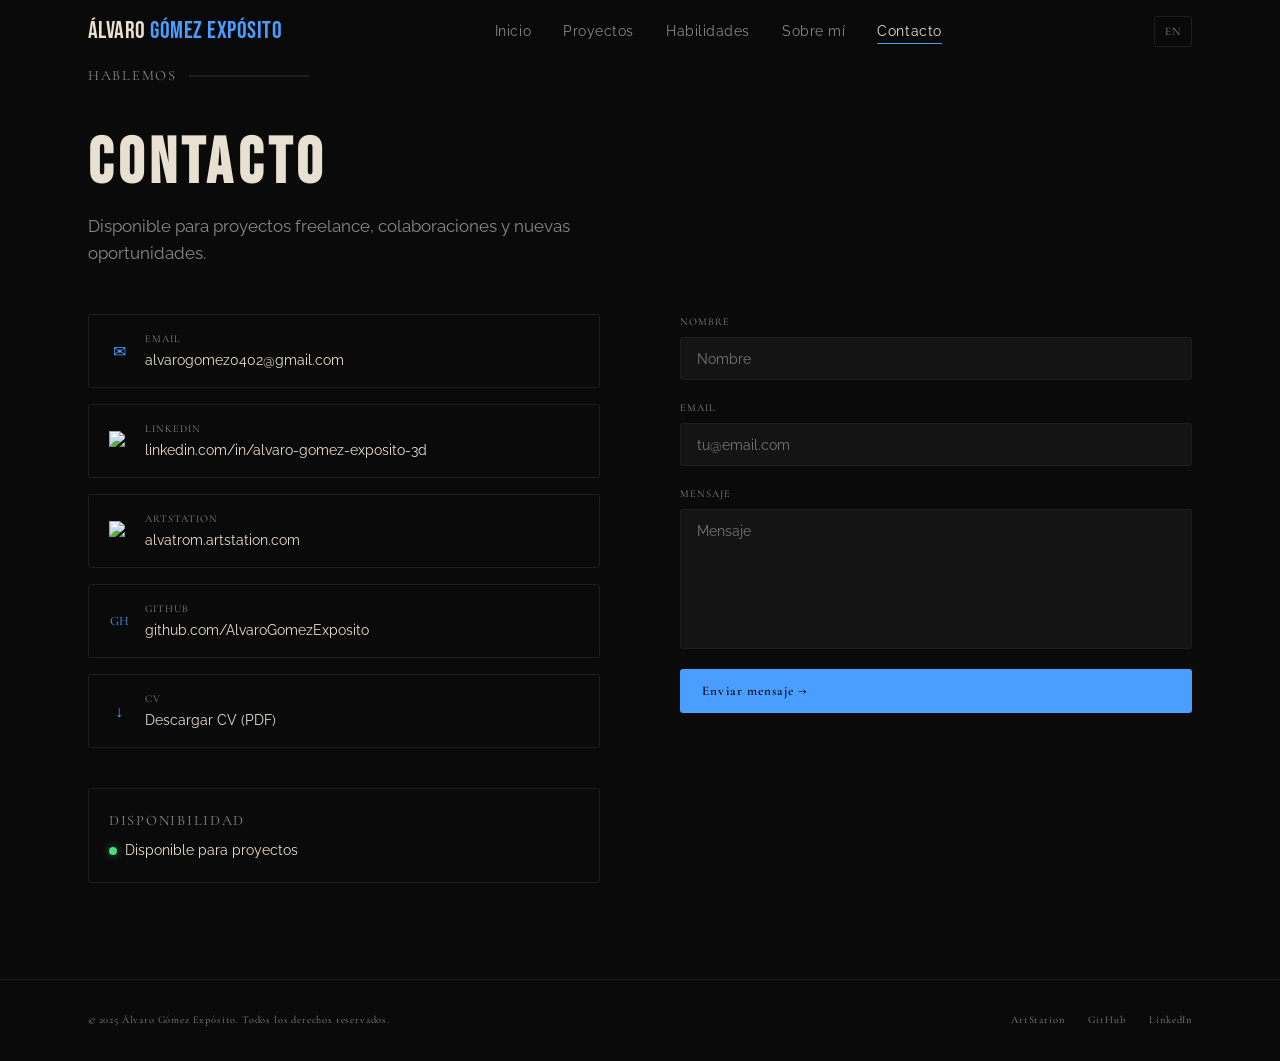
==== contact.html @ f9f6be66 "Actualizacion Enlace github corregido. Pestaña de contacto ( mensajes y flujo de correos establecido" ====
<!DOCTYPE html>
<html lang="es">
<head>
  <meta charset="UTF-8">
  <meta name="viewport" content="width=device-width, initial-scale=1.0">
  <title>Contacto — Álvaro Gómez Expósito</title>
  <meta name="description" content="Contacta con Álvaro Gómez Expósito para proyectos freelance, colaboraciones o nuevas oportunidades.">
  <link rel="preconnect" href="https://fonts.googleapis.com">
  <link rel="preconnect" href="https://fonts.gstatic.com" crossorigin>
  <link href="https://fonts.googleapis.com/css2?family=Bebas+Neue&family=Cormorant+Garamond:ital,wght@0,300;0,400;1,300;1,400&family=Raleway:wght@300;400;500&display=swap" rel="stylesheet">
  <link rel="stylesheet" href="css/style.css">
  <style>
    :root {
      --accent:     #4a9eff;
      --accent-dim: rgba(74,158,255,0.15);
    }
  </style>
  <script defer src="https://cloud.umami.is/script.js" data-website-id="84b20424-426c-4b66-8ffb-ea98c5c36936"></script>
</head>
<body>

  <div id="nav-placeholder"></div>

  <main class="page contact-page">
    <div class="container">

      <div class="section-eyebrow">
        <span class="t-label" data-i18n="contact.eyebrow">Hablemos</span>
      </div>
      <h1 class="t-h1 fade-up" data-i18n="contact.title">Contacto</h1>
      <p class="fade-up delay-1" style="color:var(--muted);margin-top:.75rem;font-size:1.05rem;max-width:50ch;" data-i18n="contact.sub">
        Disponible para proyectos freelance, colaboraciones y nuevas oportunidades.
      </p>

      <div class="contact-grid">

        <!-- Info column -->
        <div class="contact__info fade-up delay-1">

          <div class="contact__links">

            <a href="mailto:alvarogomez0402@gmail.com" class="contact__link">
              <span class="contact__link__icon">✉</span>
              <div>
                <div class="contact__link__label">Email</div>
                <div class="contact__link__val">alvarogomez0402@gmail.com</div>
              </div>
            </a>

            <a href="https://www.linkedin.com/in/alvaro-gomez-exposito-3d" target="_blank" rel="noopener" class="contact__link">
              <span class="contact__link__icon"><img src="assets/img/logos/Linkedin.png" alt="LinkedIn"></span>
              <div>
                <div class="contact__link__label">LinkedIn</div>
                <div class="contact__link__val">linkedin.com/in/alvaro-gomez-exposito-3d</div>
              </div>
            </a>

            <a href="https://alvatrom.artstation.com/" target="_blank" rel="noopener" class="contact__link">
              <span class="contact__link__icon"><img src="assets/img/logos/ArtstationLogo.png" alt="ArtStation"></span>
              <div>
                <div class="contact__link__label">ArtStation</div>
                <div class="contact__link__val">alvatrom.artstation.com</div>
              </div>
            </a>

            <a href="https://github.com/AlvaroGomezExposito" target="_blank" rel="noopener" class="contact__link">
              <span class="contact__link__icon" style="font-family:var(--font-mono);font-size:.8rem;">GH</span>
              <div>
                <div class="contact__link__label">GitHub</div>
                <div class="contact__link__val">github.com/AlvaroGomezExposito</div>
              </div>
            </a>

            <a href="assets/documents/CV/CV_ALVARO_GOMEZ_2026.pdf" class="contact__link" download>
              <span class="contact__link__icon">↓</span>
              <div>
                <div class="contact__link__label">CV</div>
                <div class="contact__link__val" data-i18n="contact.cv.val">Descargar CV (PDF)</div>
              </div>
            </a>

          </div>

          <div style="margin-top:2.5rem;padding:1.25rem;border:1px solid var(--bg-line);border-radius:var(--radius);">
            <div class="t-label" style="margin-bottom:.5rem;" data-i18n="contact.availability">Disponibilidad</div>
            <div style="display:flex;align-items:center;gap:.5rem;">
              <span style="width:8px;height:8px;border-radius:50%;background:#4ade80;box-shadow:0 0 8px rgba(74,222,128,.5);flex-shrink:0;"></span>
              <span style="font-size:.85rem;color:var(--text);" data-i18n="contact.available">Disponible para proyectos</span>
            </div>
          </div>

        </div>

        <!-- Form column -->
        <div class="fade-up delay-2">
          <form class="contact__form" id="contactForm" novalidate>

            <div class="form-group">
              <label for="name" data-i18n="contact.name">Nombre</label>
              <input type="text" id="name" name="name" data-i18n-placeholder="contact.name" placeholder="Nombre" required>
            </div>

            <div class="form-group">
              <label for="email" data-i18n="contact.email">Email</label>
              <input type="email" id="email" name="email" data-i18n-placeholder="contact.email.placeholder" placeholder="tu@email.com" required>
            </div>

            <div class="form-group">
              <label for="msg" data-i18n="contact.msg">Mensaje</label>
              <textarea id="msg" name="msg" data-i18n-placeholder="contact.msg" placeholder="Cuéntame tu proyecto..." required></textarea>
            </div>

            <div id="formSuccess" class="form-success" data-i18n="contact.success">
              Mensaje enviado. ¡Te contesto pronto!
            </div>

            <div id="formError" class="form-error" data-i18n="contact.error">
              No se pudo enviar el mensaje. Prueba de nuevo o escríbeme directamente a alvarogomez0402@gmail.com
            </div>

            <button type="submit" class="btn btn--primary" data-i18n="contact.send">
              Enviar mensaje →
            </button>

          </form>
        </div>

      </div>

    </div>
  </main>

  <div id="footer-placeholder"></div>

  <script src="js/layout.js"></script>
  <script src="js/main.js"></script>
</body>
</html>
---- css/style.css ----
/* ============================================================
   TOKENS
   ============================================================ */
:root {
  --bg:        #0a0a0a;
  --bg-card:   #141414;
  --bg-line:   #1e1e1e;
  --text:      #e8e0d0;
  --muted:     #888888;
  --accent:    #b8955a;
  --accent-dim: rgba(184,149,90,0.15);

  --font-display: 'Bebas Neue', sans-serif;
  --font-body:    'Raleway', sans-serif;
  --font-mono:    'Cormorant Garamond', serif;

  --nav-h: 64px;
  --max-w: 1200px;
  --radius: 3px;

  --ease: cubic-bezier(0.25, 0.46, 0.45, 0.94);
  --dur: 0.3s;
}

/* ============================================================
   RESET & BASE
   ============================================================ */
*, *::before, *::after { box-sizing: border-box; margin: 0; padding: 0; }

html { scroll-behavior: smooth; font-size: 16px; }

body {
  background: var(--bg);
  color: var(--text);
  font-family: var(--font-body);
  line-height: 1.6;
  -webkit-font-smoothing: antialiased;
}

img, video { max-width: 100%; display: block; }
a { color: inherit; text-decoration: none; }
button { cursor: pointer; border: none; background: none; font: inherit; color: inherit; }
ul { list-style: none; }

/* ============================================================
   SCROLLBAR
   ============================================================ */
::-webkit-scrollbar { width: 6px; }
::-webkit-scrollbar-track { background: var(--bg); }
::-webkit-scrollbar-thumb { background: var(--bg-line); border-radius: 3px; }
::-webkit-scrollbar-thumb:hover { background: var(--muted); }

/* ============================================================
   TYPOGRAPHY SCALE
   ============================================================ */
.t-display {
  font-family: var(--font-display);
  font-size: clamp(3.5rem, 7vw, 6.5rem);
  line-height: 1.08;
  letter-spacing: 0.08em;
}
.t-h1 {
  font-family: var(--font-display);
  font-size: clamp(2.2rem, 5vw, 4rem);
  line-height: 1.15;
  letter-spacing: 0.08em;
}
.t-h2 {
  font-family: var(--font-display);
  font-size: clamp(2rem, 3.5vw, 3rem);
  line-height: 1.2;
  letter-spacing: 0.08em;
}
.t-label {
  font-family: var(--font-mono);
  font-size: 0.9rem;
  letter-spacing: 0.12em;
  text-transform: uppercase;
  color: var(--muted);
}
.t-accent { color: var(--accent); }

/* ============================================================
   LAYOUT UTILS
   ============================================================ */
.container {
  max-width: var(--max-w);
  margin: 0 auto;
  padding: 0 clamp(1.25rem, 4vw, 3rem);
}
.sr-only {
  position: absolute; width: 1px; height: 1px;
  overflow: hidden; clip: rect(0,0,0,0); white-space: nowrap;
}

/* ============================================================
   NAVIGATION
   ============================================================ */
.nav {
  position: fixed;
  top: 0; left: 0; right: 0;
  height: var(--nav-h);
  z-index: 100;
  display: flex;
  align-items: center;
  background: rgba(10,10,10,0.88);
  backdrop-filter: blur(12px);
  border-bottom: 1px solid var(--bg-line);
  transition: border-color var(--dur) var(--ease);
}
.nav__inner {
  display: flex;
  align-items: center;
  justify-content: space-between;
  width: 100%;
  max-width: var(--max-w);
  margin: 0 auto;
  padding: 0 clamp(1.25rem, 4vw, 3rem);
}
.nav__logo {
  font-family: var(--font-display);
  font-size: 1.5rem;
  letter-spacing: 0.02em;
}
.nav__logo span { color: var(--accent); }

.nav__links {
  display: flex;
  gap: 2rem;
  align-items: center;
}
.nav__links a {
  font-size: 0.85rem;
  letter-spacing: 0.04em;
  color: var(--muted);
  transition: color var(--dur) var(--ease);
  position: relative;
}
.nav__links a::after {
  content: '';
  position: absolute;
  bottom: -2px; left: 0; right: 0;
  height: 1px;
  background: var(--accent);
  transform: scaleX(0);
  transform-origin: left;
  transition: transform var(--dur) var(--ease);
}
.nav__links a:hover,
.nav__links a.active { color: var(--text); }
.nav__links a:hover::after,
.nav__links a.active::after { transform: scaleX(1); }

.nav__lang {
  font-family: var(--font-mono);
  font-size: 0.72rem;
  letter-spacing: 0.1em;
  color: var(--muted);
  border: 1px solid var(--bg-line);
  padding: 0.3rem 0.6rem;
  border-radius: var(--radius);
  transition: color var(--dur), border-color var(--dur);
}
.nav__lang:hover { color: var(--text); border-color: var(--accent); }

.nav__controls {
  display: flex;
  align-items: center;
  gap: 1rem;
}

.nav__burger {
  display: none;
  flex-direction: column;
  gap: 5px;
  padding: 4px;
}
.nav__burger span {
  display: block;
  width: 22px;
  height: 1.5px;
  background: var(--text);
  transition: transform var(--dur), opacity var(--dur);
}
.nav__burger.open span:nth-child(1) { transform: translateY(6.5px) rotate(45deg); }
.nav__burger.open span:nth-child(2) { opacity: 0; }
.nav__burger.open span:nth-child(3) { transform: translateY(-6.5px) rotate(-45deg); }

/* Mobile menu */
.nav__mobile {
  display: none;
  position: fixed;
  top: var(--nav-h);
  left: 0; right: 0;
  background: rgba(10,10,10,0.97);
  backdrop-filter: blur(20px);
  border-bottom: 1px solid var(--bg-line);
  padding: 2rem clamp(1.25rem, 4vw, 3rem);
  flex-direction: column;
  gap: 1.5rem;
  z-index: 99;
}
.nav__mobile.open { display: flex; }
.nav__mobile a {
  font-size: 1.1rem;
  color: var(--muted);
  transition: color var(--dur);
}
.nav__mobile a:hover, .nav__mobile a.active { color: var(--text); }

/* ============================================================
   PAGE WRAPPER
   ============================================================ */
.page {
  padding-top: var(--nav-h);
  min-height: 100vh;
}

/* ============================================================
   SECTION LABELS (eyebrow)
   ============================================================ */
.section-eyebrow {
  display: flex;
  align-items: center;
  gap: 0.75rem;
  margin-bottom: 2.5rem;
}
.section-eyebrow::after {
  content: '';
  flex: 1;
  height: 2px;
  background: var(--bg-line);
  max-width: 120px;
}

/* ============================================================
   BUTTONS
   ============================================================ */
.btn {
  display: inline-flex;
  align-items: center;
  gap: 0.5rem;
  font-size: 0.82rem;
  letter-spacing: 0.08em;
  font-family: var(--font-mono);
  padding: 0.7rem 1.4rem;
  border-radius: var(--radius);
  transition: all var(--dur) var(--ease);
}
.btn--primary {
  background: var(--accent);
  color: #0a0a0a;
  font-weight: 600;
}
.btn--primary:hover {
  background: #caa96e;
  transform: translateY(-1px);
}
.btn--outline {
  border: 1px solid var(--bg-line);
  color: var(--muted);
}
.btn--outline:hover {
  border-color: var(--accent);
  color: var(--text);
}

/* ============================================================
   HERO (index)
   ============================================================ */
.hero {
  min-height: calc(100vh - var(--nav-h));
  display: flex;
  align-items: center;
  position: relative;
  overflow: hidden;
}
.hero::before {
  content: '';
  position: absolute;
  top: -20%; right: -10%;
  width: 60vw; height: 60vw;
  background: radial-gradient(ellipse at center, rgba(184,149,90,0.05) 0%, transparent 70%);
  pointer-events: none;
}
.hero__inner {
  display: grid;
  grid-template-columns: 1fr 1fr;
  gap: 4rem;
  align-items: center;
  width: 100%;
  padding: 4rem 0;
}
.hero__tag {
  font-family: var(--font-mono);
  font-size: 0.9rem;
  letter-spacing: 0.15em;
  text-transform: uppercase;
  color: var(--accent);
  margin-bottom: 1.25rem;
  display: flex;
  align-items: center;
  gap: 0.75rem;
}
.hero__tag::before,
.hero__tag::after {
  content: '';
  display: block;
  width: 36px;
  height: 1px;
  background: var(--accent);
}
.hero__title {
  font-family: var(--font-display);
  font-size: clamp(3.5rem, 7vw, 7rem);
  line-height: 1.06;
  letter-spacing: 0.08em;
  margin-bottom: 1.5rem;
}
.hero__title em {
  font-style: normal;
  color: var(--accent);
}
.hero__subtitle {
  color: var(--muted);
  font-size: 1.1rem;
  max-width: 42ch;
  line-height: 1.7;
  margin-bottom: 2.5rem;
}
.hero__cta {
  display: flex;
  gap: 1rem;
  flex-wrap: wrap;
}
.hero__visual {
  position: relative;
}
.hero__img-wrap {
  aspect-ratio: 4/5;
  background: var(--bg-card);
  border: 1px solid var(--bg-line);
  border-radius: var(--radius);
  overflow: hidden;
  position: relative;
}
.hero__img-wrap img {
  width: 100%; height: 100%;
  object-fit: cover;
  transition: transform 0.6s var(--ease);
}
.hero__img-wrap:hover img { transform: scale(1.03); }
.hero__img-caption {
  position: absolute;
  bottom: 0; left: 0; right: 0;
  padding: 1.5rem;
  background: linear-gradient(to top, rgba(10,10,10,0.9), transparent);
  font-family: var(--font-mono);
  font-size: 0.65rem;
  letter-spacing: 0.1em;
  text-transform: uppercase;
  color: var(--muted);
}

/* ── Hero Slideshow ─────────────────────────────────────────── */
.hero__slideshow { display: block; }

.hero__slide {
  position: absolute;
  inset: 0;
  opacity: 0;
  transition: opacity 0.8s var(--ease);
}
.hero__slide--active { opacity: 1; }

.hero__slide > img {
  width: 100%; height: 100%;
  object-fit: cover;
}

.hero__slide-blur {
  position: absolute;
  inset: 0;
  background-size: cover;
  background-position: center;
  filter: blur(18px) brightness(0.35);
  transform: scale(1.08);
}

.hero__slideshow:hover .hero__slide--active > img { transform: scale(1.03); }

.hero__slide-caption {
  position: absolute;
  bottom: 0; left: 0; right: 0;
  padding: 1.25rem 1.5rem 1.5rem;
  background: linear-gradient(to top, rgba(10,10,10,0.92) 0%, transparent 100%);
  display: flex;
  align-items: flex-end;
  justify-content: space-between;
  gap: 1rem;
  z-index: 2;
}
.hero__slide-caption__cat {
  font-family: var(--font-mono);
  font-size: 1rem;
  letter-spacing: 0.12em;
  text-transform: uppercase;
  color: var(--accent);
  margin-bottom: 0.3rem;
}
.hero__slide-caption__name {
  font-family: var(--font-display);
  font-size: 2rem;
  letter-spacing: 0.04em;
  color: var(--text);
}

.hero__slide-dots {
  display: flex;
  gap: 0.4rem;
  align-items: center;
  flex-shrink: 0;
}
.hero__slide-dot {
  width: 6px; height: 6px;
  border-radius: 50%;
  background: rgba(232,224,208,0.25);
  cursor: pointer;
  transition: background var(--dur), transform var(--dur);
  display: block;
}
.hero__slide-dot--active {
  background: var(--accent);
  transform: scale(1.4);
}

.hero__slide-bar {
  position: absolute;
  bottom: 0; left: 0; right: 0;
  height: 2px;
  background: rgba(255,255,255,0.08);
  z-index: 3;
}
.hero__slide-bar__fill {
  height: 100%;
  width: 0%;
  background: var(--accent);
}

/* Stats strip */
.hero__stats {
  display: flex;
  gap: 2.5rem;
  margin-top: 3rem;
  padding-top: 2rem;
  border-top: 1px solid var(--bg-line);
}
.hero__stat-num {
  font-family: var(--font-display);
  font-size: 2rem;
  color: var(--text);
  line-height: 1;
}
.hero__stat-label {
  font-family: var(--font-mono);
  font-size: 0.65rem;
  letter-spacing: 0.1em;
  text-transform: uppercase;
  color: var(--muted);
  margin-top: 0.25rem;
}

/* ============================================================
   RECENT WORK STRIP (on index)
   ============================================================ */
.recent {
  padding: 5rem 0;
  border-top: 1px solid var(--bg-line);
}
.recent__grid {
  display: grid;
  grid-template-columns: repeat(3, 1fr);
  gap: 1px;
  background: var(--bg-line);
  border: 1px solid var(--bg-line);
  border-radius: var(--radius);
  overflow: hidden;
  margin-top: 2rem;
}
.recent__item {
  background: var(--bg);
  aspect-ratio: 16/9;
  overflow: hidden;
  position: relative;
}
.recent__item img {
  width: 100%; height: 100%;
  object-fit: cover;
  transition: transform 0.5s var(--ease);
}
.recent__item:hover img { transform: scale(1.06); }
.recent__item__overlay {
  position: absolute;
  inset: 0;
  background: linear-gradient(to top, rgba(10,10,10,0.85) 0%, transparent 50%);
  opacity: 0;
  transition: opacity var(--dur) var(--ease);
  display: flex;
  align-items: flex-end;
  padding: 1rem;
}
.recent__item:hover .recent__item__overlay { opacity: 1; }
.recent__item__name {
  font-family: var(--font-display);
  font-size: 1rem;
}
.recent__item__cat {
  font-family: var(--font-mono);
  font-size: 0.62rem;
  letter-spacing: 0.1em;
  color: var(--accent);
  text-transform: uppercase;
  margin-bottom: 0.2rem;
}

/* ============================================================
   PROJECTS PAGE — cinematic list
   ============================================================ */
.projects-page { padding: 4rem 0 6rem; }
.projects-page__header { margin-bottom: 4rem; }

.filter-bar {
  display: flex;
  gap: 0.75rem;
  flex-wrap: wrap;
  margin-top: 1.5rem;
}
.filter-btn {
  font-family: 'Cormorant Garamond', serif;
  font-weight: 500;
  font-size: 1rem;
  letter-spacing: 0.1em;
  text-transform: uppercase;
  padding: 0.55rem 1.2rem;
  border: 1px solid var(--bg-line);
  border-radius: var(--radius);
  color: var(--muted);
  transition: all var(--dur) var(--ease);
}
.filter-btn:hover { color: var(--text); border-color: var(--muted); }
.filter-btn.active { color: var(--accent); border-color: var(--accent); background: var(--accent-dim); }

/* Cinematic project item */
.project-list { display: flex; flex-direction: column; gap: 2px; }

.project-item {
  position: relative;
  aspect-ratio: 21/9;
  overflow: hidden;
  background: var(--bg-card);
  border-radius: var(--radius);
  cursor: pointer;
}
@media (max-width: 768px) {
  .project-item { aspect-ratio: 16/9; }
}

.project-item__media {
  position: absolute;
  inset: 0;
  width: 100%; height: 100%;
  object-fit: cover;
  transition: transform 0.7s var(--ease), filter 0.5s var(--ease);
  filter: brightness(0.80);
}
.project-item:hover .project-item__media {
  transform: scale(1.04);
  filter: brightness(0.60);
}

.project-item__content {
  position: absolute;
  bottom: 0; left: 0; right: 0;
  padding: clamp(1.5rem, 3vw, 2.5rem);
  display: flex;
  align-items: flex-end;
  justify-content: space-between;
  gap: 1rem;
}
.project-item__left { max-width: 65%; }
.project-item__cat {
  font-family: var(--font-mono);
  font-size: 0.65rem;
  letter-spacing: 0.14em;
  text-transform: uppercase;
  color: var(--accent);
  margin-bottom: 0.5rem;
}
.project-item__title {
  font-family: var(--font-display);
  font-size: clamp(1.8rem, 4vw, 3rem);
  line-height: 1.1;
  position: relative;
  padding-left: 1rem;
  transition: padding-left var(--dur) var(--ease);
}
.project-item__title::before {
  content: '';
  position: absolute;
  left: 0; top: 0; bottom: 0;
  width: 2px;
  background: var(--accent);
  transform: scaleY(0);
  transform-origin: bottom;
  transition: transform 0.35s var(--ease);
}
.project-item:hover .project-item__title::before { transform: scaleY(1); }
.project-item__desc {
  font-size: 0.95rem;
  color: var(--muted);
  margin-top: 0.5rem;
  max-width: 55ch;
  opacity: 0;
  transform: translateY(8px);
  transition: opacity 0.35s var(--ease), transform 0.35s var(--ease);
}
.project-item:hover .project-item__desc {
  opacity: 1;
  transform: translateY(0);
}
.project-item__arrow {
  width: 44px; height: 44px;
  border: 1px solid rgba(255,255,255,0.2);
  border-radius: 50%;
  display: flex;
  align-items: center;
  justify-content: center;
  color: var(--text);
  font-size: 1.1rem;
  transition: all var(--dur) var(--ease);
  opacity: 0;
  transform: translateY(8px);
  flex-shrink: 0;
}
.project-item:hover .project-item__arrow {
  opacity: 1;
  transform: translateY(0);
  border-color: var(--accent);
  color: var(--accent);
}

/* ============================================================
   PROJECT MODAL (lightbox)
   ============================================================ */
.modal-overlay {
  position: fixed;
  inset: 0;
  background: rgba(5,5,5,0.95);
  z-index: 200;
  display: flex;
  align-items: center;
  justify-content: center;
  padding: 1.5rem;
  opacity: 0;
  pointer-events: none;
  transition: opacity 0.3s var(--ease);
  backdrop-filter: blur(8px);
}
.modal-overlay.open {
  opacity: 1;
  pointer-events: all;
}
.modal {
  background: var(--bg-card);
  border: 1px solid var(--bg-line);
  border-radius: var(--radius);
  max-width: 900px;
  width: 100%;
  max-height: 90vh;
  overflow-y: auto;
  transform: translateY(20px);
  transition: transform 0.3s var(--ease);
}
.modal-overlay.open .modal { transform: translateY(0); }
.modal__media {
  aspect-ratio: 16/9;
  background: var(--bg);
  overflow: hidden;
}
.modal__media img,
.modal__media video {
  width: 100%; height: 100%;
  object-fit: cover;
}
.modal__body { padding: 2rem; }
.modal__cat {
  font-family: var(--font-mono);
  font-size: 0.65rem;
  letter-spacing: 0.14em;
  text-transform: uppercase;
  color: var(--accent);
  margin-bottom: 0.5rem;
}
.modal__title {
  font-family: var(--font-display);
  font-size: 2.2rem;
  margin-bottom: 1rem;
}
.modal__desc { color: var(--muted); line-height: 1.75; margin-bottom: 1.5rem; font-size: 1rem; }
.modal__desc a { color: var(--accent); text-decoration: underline; }
.modal__desc a:hover { opacity: 0.8; }
.modal__body-header {
  display: flex;
  align-items: center;
  justify-content: space-between;
  margin-bottom: 0.5rem;
}
.modal__lang {
  font-family: var(--font-mono);
  font-size: 0.72rem;
  letter-spacing: 0.1em;
  color: var(--muted);
  border: 1px solid var(--bg-line);
  padding: 0.3rem 0.65rem;
  border-radius: var(--radius);
  transition: color var(--dur), border-color var(--dur);
  flex-shrink: 0;
}
.modal__lang:hover { color: var(--text); border-color: var(--accent); }
.modal__tags { display: flex; gap: 0.5rem; flex-wrap: wrap; }
.modal__tag {
  font-family: var(--font-mono);
  font-size: 0.82rem;
  letter-spacing: 0.06em;
  padding: 0.35rem 0.75rem;
  border: 1px solid var(--bg-line);
  border-radius: var(--radius);
  color: var(--muted);
}
/* Fullscreen image viewer */
.img-fullscreen {
  position: fixed;
  inset: 0;
  background: rgba(0,0,0,0.96);
  z-index: 300;
  display: flex;
  align-items: center;
  justify-content: center;
  cursor: zoom-out;
  opacity: 0;
  pointer-events: none;
  transition: opacity 0.2s var(--ease);
}
.img-fullscreen.open {
  opacity: 1;
  pointer-events: all;
}
#fsMedia img {
  max-width: 95vw;
  max-height: 95vh;
  object-fit: contain;
  display: block;
  border-radius: var(--radius);
  cursor: zoom-out;
}
#fsMedia video {
  max-width: 95vw;
  max-height: 95vh;
  display: block;
  border-radius: var(--radius);
}
.modal__media img { cursor: zoom-in; }
.fs-prev,
.fs-next {
  position: absolute;
  top: 50%;
  transform: translateY(-50%);
  width: 52px; height: 52px;
  background: rgba(10,10,10,0.55);
  border: 1px solid rgba(255,255,255,0.15);
  border-radius: 50%;
  color: var(--text);
  font-size: 2.4rem;
  line-height: 1;
  display: flex;
  align-items: center;
  justify-content: center;
  cursor: pointer;
  z-index: 10;
  transition: all var(--dur) var(--ease);
}
.fs-prev { left: 1.5rem; }
.fs-next { right: 1.5rem; }
.fs-prev:hover,
.fs-next:hover {
  border-color: var(--accent);
  color: var(--accent);
  background: rgba(10,10,10,0.85);
}
.fs-counter {
  position: absolute;
  bottom: 1.5rem;
  right: 1.5rem;
  font-family: var(--font-mono);
  font-size: 0.72rem;
  letter-spacing: 0.1em;
  color: rgba(232,224,208,0.75);
  background: rgba(10,10,10,0.55);
  padding: 0.3rem 0.65rem;
  border-radius: var(--radius);
  pointer-events: none;
}

/* Gallery navigation inside modal */
.modal__media { position: relative; }
.gallery__prev,
.gallery__next {
  position: absolute;
  top: 50%;
  transform: translateY(-50%);
  width: 40px; height: 40px;
  background: rgba(10,10,10,0.65);
  border: 1px solid rgba(255,255,255,0.15);
  border-radius: 50%;
  color: var(--text);
  font-size: 1.8rem;
  line-height: 1;
  display: flex;
  align-items: center;
  justify-content: center;
  cursor: pointer;
  z-index: 10;
  transition: all var(--dur) var(--ease);
}
.gallery__prev { left: 0.75rem; }
.gallery__next { right: 0.75rem; }
.gallery__prev:hover,
.gallery__next:hover {
  border-color: var(--accent);
  color: var(--accent);
  background: rgba(10,10,10,0.9);
}
.gallery__counter {
  position: absolute;
  bottom: 0.6rem;
  right: 0.75rem;
  font-family: var(--font-mono);
  font-size: 0.6rem;
  letter-spacing: 0.1em;
  color: rgba(232,224,208,0.85);
  background: rgba(10,10,10,0.65);
  padding: 0.2rem 0.55rem;
  border-radius: var(--radius);
  pointer-events: none;
}
.gallery__download {
  position: absolute;
  bottom: 0.75rem;
  left: 50%;
  transform: translateX(-50%);
  display: flex;
  align-items: center;
  gap: 0.45rem;
  font-family: var(--font-mono);
  font-size: 0.62rem;
  letter-spacing: 0.1em;
  text-transform: uppercase;
  color: var(--text);
  background: rgba(10,10,10,0.72);
  border: 1px solid rgba(255,255,255,0.18);
  border-radius: var(--radius);
  padding: 0.35rem 0.9rem;
  z-index: 10;
  text-decoration: none;
  white-space: nowrap;
  backdrop-filter: blur(4px);
  transition: color var(--dur) var(--ease), border-color var(--dur) var(--ease), background var(--dur) var(--ease);
}
.gallery__download:hover {
  border-color: var(--accent);
  color: var(--accent);
  background: rgba(10,10,10,0.92);
}

.modal__close {
  position: absolute;
  top: 1.5rem; right: 1.5rem;
  width: 36px; height: 36px;
  display: flex; align-items: center; justify-content: center;
  border: 1px solid #3a4a5a;
  border-radius: 50%;
  color: #b0c4d8;
  font-size: 1rem;
  transition: all var(--dur);
  z-index: 10;
}
.modal__close:hover { border-color: var(--accent); color: var(--accent); }
.modal-overlay { position: fixed; }

/* ============================================================
   SKILLS PAGE
   ============================================================ */
.skills-page { padding: 4rem 0 6rem; }
.skills-page__header { margin-bottom: 4rem; }

.skills-grid {
  display: grid;
  grid-template-columns: repeat(auto-fill, minmax(280px, 1fr));
  gap: 1.5rem;
  margin-top: 2rem;
}
.skill-card {
  background: var(--bg-card);
  border: 1px solid var(--bg-line);
  border-radius: var(--radius);
  padding: 1.75rem;
  transition: border-color var(--dur) var(--ease);
}
.skill-card:hover { border-color: var(--accent); }
.skill-card__icon {
  font-size: 1.5rem;
  margin-bottom: 1rem;
  line-height: 1;
}
.skill-card__icon img {
  width: 2.5rem;
  height: 2.5rem;
  object-fit: contain;
}
.skill-card__icon img.logo-white {
  filter: brightness(0) invert(1);
}
.skill-card__icon img.logo-lg {
  width: 3.5rem;
  height: 3.5rem;
}
.skill-card__name {
  font-family: var(--font-display);
  font-size: 1.35rem;
  margin-bottom: 0.35rem;
}
.skill-card__cat {
  font-family: var(--font-mono);
  font-size: 0.76rem;
  letter-spacing: 0.1em;
  text-transform: uppercase;
  color: var(--accent);
  margin-bottom: 1rem;
}
.skill-bar {
  height: 2px;
  background: var(--bg-line);
  border-radius: 1px;
  margin-bottom: 0.4rem;
  overflow: hidden;
}
.skill-bar__fill {
  height: 100%;
  background: var(--accent);
  border-radius: 1px;
  transform: scaleX(0);
  transform-origin: left;
  transition: transform 0.8s var(--ease);
}
.skill-card:hover .skill-bar__fill,
.skill-bar__fill.animated { transform: scaleX(1); }
.skill-level {
  font-family: var(--font-mono);
  font-size: 0.74rem;
  color: var(--muted);
  letter-spacing: 0.08em;
}

/* === Skills category blocks === */
.skills-cat-grid {
  display: grid;
  grid-template-columns: repeat(auto-fill, minmax(300px, 1fr));
  gap: 1.5rem;
  margin-bottom: 3.5rem;
}
.skill-cat-block {
  background: var(--bg-card);
  border: 1px solid var(--bg-line);
  border-radius: var(--radius);
  padding: 1.75rem;
  transition: border-color var(--dur) var(--ease);
}
.skill-cat-block:hover { border-color: var(--accent); }
.skill-cat-block__title {
  font-family: var(--font-display);
  font-size: 1.2rem;
  letter-spacing: .06em;
  color: var(--text);
  padding-bottom: .75rem;
  margin-bottom: 1.25rem;
  border-bottom: 1px solid var(--bg-line);
}
.skill-cat-row {
  display: flex;
  align-items: flex-start;
  gap: 1rem;
  padding: .5rem 0;
}
.skill-cat-row + .skill-cat-row { border-top: 1px solid var(--bg-line); }
.skill-cat-row__label {
  font-family: var(--font-mono);
  font-size: 0.57rem;
  letter-spacing: .1em;
  text-transform: uppercase;
  min-width: 5.5rem;
  padding-top: .2rem;
  flex-shrink: 0;
}
.skill-cat-row__label--adv   { color: var(--accent); }
.skill-cat-row__label--inter { color: var(--text); }
.skill-cat-row__label--basic { color: var(--muted); }
.skill-cat-row__tools { display: flex; flex-wrap: wrap; gap: .35rem; }
.skill-tag {
  font-family: var(--font-mono);
  font-size: 0.62rem;
  letter-spacing: .02em;
  padding: .2rem .55rem;
  border: 1px solid var(--bg-line);
  border-radius: 2px;
  color: var(--text);
}

.software-list {
  display: flex;
  flex-wrap: wrap;
  gap: 0.5rem;
  margin-top: 1.25rem;
}
.sw-tag {
  font-family: var(--font-mono);
  font-size: 0.68rem;
  letter-spacing: 0.08em;
  padding: 0.35rem 0.7rem;
  border: 1px solid var(--bg-line);
  border-radius: var(--radius);
  color: var(--muted);
  transition: all var(--dur);
}
.sw-tag:hover { border-color: var(--accent); color: var(--text); }

/* ============================================================
   ABOUT PAGE
   ============================================================ */
.about-page { padding: 4rem 0 6rem; }
.about-grid {
  display: grid;
  grid-template-columns: 0.6fr 1.6fr;
  gap: 5rem;
  align-items: start;
  margin-top: 3rem;
}
.about__photo-wrap {
  position: sticky;
  top: calc(var(--nav-h) + 2rem);
}
.about__photo {
  aspect-ratio: 3/3.5;
  background: var(--bg-card);
  border: 1px solid var(--bg-line);
  border-radius: var(--radius);
  overflow: hidden;
}
.about__photo img { width: 100%; height: 100%; object-fit: cover; }
.about__photo-caption {
  font-family: var(--font-mono);
  font-size: 0.62rem;
  letter-spacing: 0.1em;
  text-transform: uppercase;
  color: var(--muted);
  margin-top: 1rem;
}
.about__text p { color: var(--muted); line-height: 1.8; margin-bottom: 1.5rem; font-size: 1.1rem; }
.about__text p:first-of-type { font-size: 1.18rem; color: var(--text); }
.about__divider { height: 1px; background: var(--bg-line); margin: 2.5rem 0; }

.timeline { display: flex; flex-direction: column; gap: 1.5rem; }
.timeline__item { display: grid; grid-template-columns: 80px 1fr; gap: 1.5rem; }
.timeline__year {
  font-family: var(--font-mono);
  font-size: 0.88rem;
  letter-spacing: 0.08em;
  color: var(--accent);
  padding-top: 0.15rem;
}
.timeline__role { font-size: 1.05rem; font-weight: 500; margin-bottom: 0.2rem; }
.timeline__company { font-family: var(--font-mono); font-size: 0.82rem; color: var(--muted); letter-spacing: 0.06em; }

/* ============================================================
   CONTACT PAGE
   ============================================================ */
.contact-page { padding: 4rem 0 6rem; }
.contact-grid {
  display: grid;
  grid-template-columns: 1fr 1fr;
  gap: 5rem;
  align-items: start;
  margin-top: 3rem;
}
.contact__info p { color: var(--muted); font-size: 1rem; line-height: 1.8; margin-bottom: 2rem; }
.contact__links { display: flex; flex-direction: column; gap: 1rem; }
.contact__link {
  display: flex;
  align-items: center;
  gap: 1rem;
  padding: 1rem 1.25rem;
  border: 1px solid var(--bg-line);
  border-radius: var(--radius);
  font-size: 0.88rem;
  color: var(--muted);
  transition: all var(--dur) var(--ease);
}
.contact__link:hover {
  border-color: var(--accent);
  color: var(--text);
  transform: translateX(4px);
}
.contact__link__icon { color: var(--accent); font-size: 1rem; flex-shrink: 0; width: 1.25rem; height: 1.25rem; display: flex; align-items: center; justify-content: center; }
.contact__link__icon img { width: 1.25rem; height: 1.25rem; object-fit: contain; }
.contact__link__label { font-family: var(--font-mono); font-size: 0.65rem; letter-spacing: 0.1em; text-transform: uppercase; margin-bottom: 0.1rem; color: var(--muted); }
.contact__link__val { font-size: 0.85rem; color: var(--text); }

.contact__form { display: flex; flex-direction: column; gap: 1.25rem; }
.form-group { display: flex; flex-direction: column; gap: 0.4rem; }
.form-group label {
  font-family: var(--font-mono);
  font-size: 0.65rem;
  letter-spacing: 0.1em;
  text-transform: uppercase;
  color: var(--muted);
}
.form-group input,
.form-group textarea {
  background: var(--bg-card);
  border: 1px solid var(--bg-line);
  border-radius: var(--radius);
  padding: 0.75rem 1rem;
  color: var(--text);
  font-family: var(--font-body);
  font-size: 0.9rem;
  outline: none;
  transition: border-color var(--dur);
  resize: none;
}
.form-group input:focus,
.form-group textarea:focus { border-color: var(--accent); }
.form-group textarea { min-height: 140px; }
.form-success {
  display: none;
  font-family: var(--font-mono);
  font-size: 0.75rem;
  letter-spacing: 0.08em;
  color: var(--accent);
  padding: 0.75rem 1rem;
  border: 1px solid var(--accent-dim);
  border-radius: var(--radius);
  background: var(--accent-dim);
}
.form-error {
  display: none;
  font-family: var(--font-mono);
  font-size: 0.75rem;
  letter-spacing: 0.08em;
  color: #e0625c;
  padding: 0.75rem 1rem;
  border: 1px solid rgba(224,98,92,0.3);
  border-radius: var(--radius);
  background: rgba(224,98,92,0.1);
}

/* ============================================================
   FOOTER
   ============================================================ */
.footer {
  border-top: 1px solid var(--bg-line);
  padding: 2rem 0;
}
.footer__inner {
  display: flex;
  align-items: center;
  justify-content: space-between;
  gap: 1rem;
}
.footer__copy {
  font-family: var(--font-mono);
  font-size: 0.65rem;
  letter-spacing: 0.08em;
  color: var(--muted);
}
.footer__links { display: flex; gap: 1.5rem; }
.footer__links a {
  font-family: var(--font-mono);
  font-size: 0.65rem;
  letter-spacing: 0.08em;
  color: var(--muted);
  transition: color var(--dur);
}
.footer__links a:hover { color: var(--accent); }

/* ============================================================
   PLACEHOLDER IMAGES (gradient fills)
   ============================================================ */
.placeholder {
  background: linear-gradient(135deg, var(--bg-card) 0%, #1a1612 100%);
  display: flex;
  align-items: center;
  justify-content: center;
  color: var(--bg-line);
  font-family: var(--font-mono);
  font-size: 0.7rem;
  letter-spacing: 0.1em;
  text-transform: uppercase;
  flex-direction: column;
  gap: 0.5rem;
  user-select: none;
}
.placeholder svg { opacity: 0.25; }
.placeholder--1 { background: linear-gradient(135deg, #111009 0%, #1c180e 50%, #0d0c0a 100%); }
.placeholder--2 { background: linear-gradient(135deg, #080e12 0%, #0f1820 50%, #060b0f 100%); }
.placeholder--3 { background: linear-gradient(135deg, #0e0a14 0%, #180e22 50%, #0a0810 100%); }
.placeholder--4 { background: linear-gradient(135deg, #0a1208 0%, #141e0e 50%, #080e06 100%); }

/* ============================================================
   ANIMATIONS
   ============================================================ */
@keyframes fadeUp {
  from { opacity: 0; transform: translateY(24px); }
  to   { opacity: 1; transform: translateY(0); }
}
.fade-up { animation: fadeUp 0.6s var(--ease) both; }
.delay-1 { animation-delay: 0.1s; }
.delay-2 { animation-delay: 0.2s; }
.delay-3 { animation-delay: 0.3s; }
.delay-4 { animation-delay: 0.4s; }

@media (prefers-reduced-motion: reduce) {
  *, *::before, *::after { transition-duration: 0ms !important; animation: none !important; }
}

/* ============================================================
   RESPONSIVE
   ============================================================ */
@media (max-width: 900px) {
  .hero__inner { grid-template-columns: 1fr; }
  .hero__visual { display: none; }
  .about-grid { grid-template-columns: 1fr; gap: 2.5rem; }
  .about__photo-wrap { position: static; }
  .contact-grid { grid-template-columns: 1fr; gap: 2.5rem; }
  .recent__grid { grid-template-columns: 1fr 1fr; }
}
@media (max-width: 640px) {
  .nav__links { display: none; }
  .nav__burger { display: flex; }
  .nav__lang { display: none; }
  .hero__stats { flex-wrap: wrap; gap: 1.5rem; }
  .recent__grid { grid-template-columns: 1fr; }
  .footer__inner { flex-direction: column; text-align: center; }
  .skills-grid { grid-template-columns: 1fr; }
}
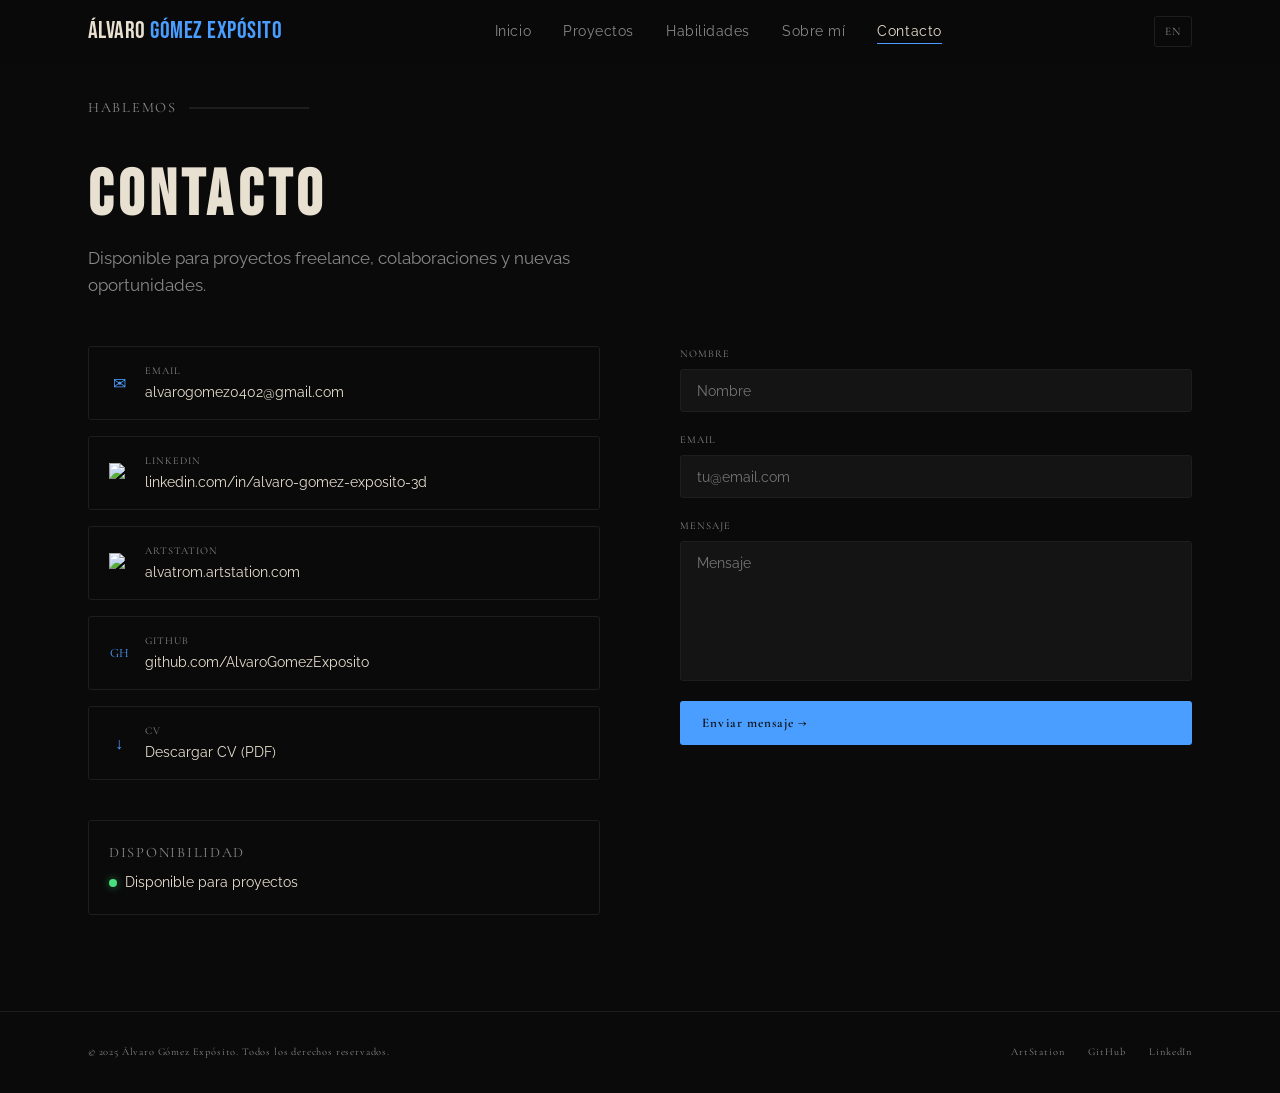
==== commit f292ef8b: "Ajustes de version movil y pequeños detalles" ====
--- a/contact.html
+++ b/contact.html
@@ -110,12 +110,21 @@
               <textarea id="msg" name="msg" data-i18n-placeholder="contact.msg" placeholder="Cuéntame tu proyecto..." required></textarea>
             </div>
 
+            <div class="hp-field" aria-hidden="true">
+              <label for="website">Website</label>
+              <input type="text" id="website" name="website" tabindex="-1" autocomplete="off">
+            </div>
+
             <div id="formSuccess" class="form-success" data-i18n="contact.success">
               Mensaje enviado. ¡Te contesto pronto!
             </div>
 
             <div id="formError" class="form-error" data-i18n="contact.error">
               No se pudo enviar el mensaje. Prueba de nuevo o escríbeme directamente a alvarogomez0402@gmail.com
+            </div>
+
+            <div id="formErrorEmail" class="form-error" data-i18n="contact.email.invalid">
+              Introduce un email válido (ejemplo: tu@email.com)
             </div>
 
             <button type="submit" class="btn btn--primary" data-i18n="contact.send">
--- a/css/style.css
+++ b/css/style.css
@@ -526,7 +526,7 @@
 /* ============================================================
    PROJECTS PAGE — cinematic list
    ============================================================ */
-.projects-page { padding: 4rem 0 6rem; }
+.projects-page { padding: 6rem 0 6rem; }
 .projects-page__header { margin-bottom: 4rem; }
 
 .filter-bar {
@@ -550,6 +550,12 @@
 .filter-btn:hover { color: var(--text); border-color: var(--muted); }
 .filter-btn.active { color: var(--accent); border-color: var(--accent); background: var(--accent-dim); }
 
+@media (max-width: 768px) {
+  .projects-page { padding-bottom: 2.5rem; }
+  .filter-bar { gap: 0.47rem; margin-top: 0.94rem; }
+  .filter-btn { font-size: 0.625rem; padding: 0.34rem 0.75rem; }
+}
+
 /* Cinematic project item */
 .project-list { display: flex; flex-direction: column; gap: 2px; }
 
@@ -563,6 +569,8 @@
 }
 @media (max-width: 768px) {
   .project-item { aspect-ratio: 16/9; }
+  .project-item__content { padding: 1.25rem; }
+  .project-item__title { font-size: clamp(1.53rem, 3.4vw, 2.55rem); }
 }
 
 .project-item__media {
@@ -578,16 +586,91 @@
   filter: brightness(0.60);
 }
 
+.project-item::after {
+  content: '';
+  position: absolute;
+  inset: 0;
+  z-index: 1;
+  background: linear-gradient(to top, rgba(0,0,0,0.85) 0%, rgba(0,0,0,0.4) 38%, rgba(0,0,0,0) 68%);
+  opacity: 0;
+  pointer-events: none;
+  transition: opacity 0.35s var(--ease);
+}
+.project-item:hover::after {
+  opacity: 1;
+}
+
 .project-item__content {
   position: absolute;
   bottom: 0; left: 0; right: 0;
+  z-index: 2;
   padding: clamp(1.5rem, 3vw, 2.5rem);
+  display: flex;
+  flex-direction: column;
+  gap: 0.9rem;
+}
+.project-item__main {
   display: flex;
   align-items: flex-end;
   justify-content: space-between;
   gap: 1rem;
 }
 .project-item__left { max-width: 65%; }
+.project-item__logos {
+  display: flex;
+  align-items: flex-end;
+  justify-content: center;
+  align-self: flex-start;
+  width: max-content;
+  max-width: 100%;
+  flex-wrap: wrap;
+  gap: 1.1rem;
+  padding: 0.55rem 1.1rem;
+  border-radius: 999px;
+  background: rgba(200,131,42,0.08);
+  border: 1px solid rgba(200,131,42,0.14);
+  backdrop-filter: blur(14px) saturate(150%);
+  -webkit-backdrop-filter: blur(14px) saturate(150%);
+  box-shadow: 0 4px 18px rgba(0,0,0,0.35), inset 0 1px 0 rgba(255,255,255,0.08);
+  opacity: 0;
+  transform: translateY(8px);
+  pointer-events: none;
+  transition: opacity 0.35s var(--ease), transform 0.35s var(--ease);
+}
+.project-item:hover .project-item__logos {
+  opacity: 1;
+  transform: translateY(0);
+  pointer-events: auto;
+}
+.project-item__logos img {
+  height: 1.6rem;
+  width: auto;
+  max-width: 2.4rem;
+  object-fit: contain;
+  filter: drop-shadow(0 1px 3px rgba(0,0,0,0.7));
+  transition: transform 0.2s var(--ease);
+  transform-origin: bottom center;
+  position: relative;
+}
+.project-item__logos img.logo-white {
+  filter: brightness(0) invert(1) drop-shadow(0 1px 3px rgba(0,0,0,0.7));
+}
+
+/* Dock-style magnification: hovered icon grows, immediate neighbours grow a little */
+.project-item__logos img:hover {
+  transform: scale(1.45) translateY(-6px);
+  z-index: 2;
+}
+.project-item__logos img:hover + img,
+.project-item__logos img:has(+ img:hover) {
+  transform: scale(1.18) translateY(-3px);
+  z-index: 1;
+}
+
+@media (max-width: 768px) {
+  .project-item__logos { gap: 0.8rem; padding: 0.45rem 0.85rem; }
+  .project-item__logos img { height: 1.3rem; max-width: 1.9rem; }
+}
 .project-item__cat {
   font-family: var(--font-mono);
   font-size: 0.65rem;
@@ -617,11 +700,12 @@
 .project-item:hover .project-item__title::before { transform: scaleY(1); }
 .project-item__desc {
   font-size: 0.95rem;
-  color: var(--muted);
+  color: #c9a87c;
   margin-top: 0.5rem;
   max-width: 55ch;
   opacity: 0;
   transform: translateY(8px);
+  text-shadow: 0 2px 6px rgba(0,0,0,0.85);
   transition: opacity 0.35s var(--ease), transform 0.35s var(--ease);
 }
 .project-item:hover .project-item__desc {
@@ -649,6 +733,27 @@
   color: var(--accent);
 }
 
+/* Sin hover en táctil: título y subtítulo deben verse siempre, anclados
+   abajo a la izquierda, sin depender de :hover (pensado para ratón).
+   Flecha y dock de logos se ocultan en la portada — su interacción es solo de
+   hover y en táctil nunca se vería; el dock se muestra en su lugar dentro del
+   modal del proyecto (.modal__logos), tras los tags. */
+@media (max-width: 768px) {
+  .project-item::after { opacity: 1; }
+  .project-item__left { max-width: 100%; }
+  .project-item__arrow,
+  .project-item__logos { display: none; }
+  .project-item__desc {
+    font-size: 0.65rem;
+    opacity: 1;
+    transform: none;
+    display: -webkit-box;
+    -webkit-line-clamp: 3;
+    -webkit-box-orient: vertical;
+    overflow: hidden;
+  }
+}
+
 /* ============================================================
    PROJECT MODAL (lightbox)
    ============================================================ */
@@ -736,6 +841,24 @@
   border: 1px solid var(--bg-line);
   border-radius: var(--radius);
   color: var(--muted);
+}
+.modal__logos {
+  display: flex;
+  align-items: center;
+  flex-wrap: wrap;
+  gap: 1.1rem;
+  margin-top: 1.25rem;
+  padding-top: 1.25rem;
+  border-top: 1px solid var(--bg-line);
+}
+.modal__logos img {
+  height: 1.8rem;
+  width: auto;
+  max-width: 2.6rem;
+  object-fit: contain;
+}
+.modal__logos img.logo-white {
+  filter: brightness(0) invert(1);
 }
 /* Fullscreen image viewer */
 .img-fullscreen {
@@ -884,7 +1007,7 @@
 
 .modal__close {
   position: absolute;
-  top: 1.5rem; right: 1.5rem;
+  top: 2.5rem; right: 1.5rem;
   width: 36px; height: 36px;
   display: flex; align-items: center; justify-content: center;
   border: 1px solid #3a4a5a;
@@ -900,7 +1023,7 @@
 /* ============================================================
    SKILLS PAGE
    ============================================================ */
-.skills-page { padding: 4rem 0 6rem; }
+.skills-page { padding: 6rem 0 6rem; }
 .skills-page__header { margin-bottom: 4rem; }
 
 .skills-grid {
@@ -969,6 +1092,23 @@
   font-size: 0.74rem;
   color: var(--muted);
   letter-spacing: 0.08em;
+}
+
+/* Móvil: 2 habilidades por línea (siempre, incluso en pantallas muy estrechas) */
+@media (max-width: 768px) {
+  .skills-grid { grid-template-columns: repeat(2, 1fr); gap: 0.6rem; margin-top: 1.25rem; }
+  .skill-card { padding: 0.9rem; }
+  .skill-card__icon { margin-bottom: 0.5rem; }
+  .skill-card__icon img { width: 1.7rem; height: 1.7rem; }
+  .skill-card__icon img.logo-lg { width: 2.3rem; height: 2.3rem; }
+  .skill-card__name { font-size: 0.9rem; margin-bottom: 0.25rem; }
+  .skill-card__cat { font-size: 0.62rem; letter-spacing: 0.06em; margin-bottom: 0.6rem; }
+  .skill-bar { margin-bottom: 0.3rem; }
+  .skill-level { font-size: 0.62rem; }
+  /* Estáticas en móvil: ya muestran su valor, sin depender de scroll/hover
+     (algunas se quedaban vacías porque el IntersectionObserver que activa
+     .animated no siempre llegaba a disparar) */
+  .skill-bar__fill { transform: scaleX(1); transition: none; }
 }
 
 /* === Skills category blocks === */
@@ -1046,7 +1186,7 @@
 /* ============================================================
    ABOUT PAGE
    ============================================================ */
-.about-page { padding: 4rem 0 6rem; }
+.about-page { padding: 6rem 0 6rem; }
 .about-grid {
   display: grid;
   grid-template-columns: 0.6fr 1.6fr;
@@ -1059,6 +1199,7 @@
   top: calc(var(--nav-h) + 2rem);
 }
 .about__photo {
+  position: relative;
   aspect-ratio: 3/3.5;
   background: var(--bg-card);
   border: 1px solid var(--bg-line);
@@ -1074,6 +1215,7 @@
   color: var(--muted);
   margin-top: 1rem;
 }
+.about__cv { margin-top: 1.75rem; }
 .about__text p { color: var(--muted); line-height: 1.8; margin-bottom: 1.5rem; font-size: 1.1rem; }
 .about__text p:first-of-type { font-size: 1.18rem; color: var(--text); }
 .about__divider { height: 1px; background: var(--bg-line); margin: 2.5rem 0; }
@@ -1093,7 +1235,7 @@
 /* ============================================================
    CONTACT PAGE
    ============================================================ */
-.contact-page { padding: 4rem 0 6rem; }
+.contact-page { padding: 6rem 0 6rem; }
 .contact-grid {
   display: grid;
   grid-template-columns: 1fr 1fr;
@@ -1149,6 +1291,13 @@
 .form-group input:focus,
 .form-group textarea:focus { border-color: var(--accent); }
 .form-group textarea { min-height: 140px; }
+.hp-field {
+  position: absolute;
+  left: -9999px;
+  top: -9999px;
+  opacity: 0;
+  pointer-events: none;
+}
 .form-success {
   display: none;
   font-family: var(--font-mono);
@@ -1200,6 +1349,10 @@
   transition: color var(--dur);
 }
 .footer__links a:hover { color: var(--accent); }
+
+@media (max-width: 768px) {
+  .footer__links a { font-size: 0.81rem; }
+}
 
 /* ============================================================
    PLACEHOLDER IMAGES (gradient fills)
@@ -1247,17 +1400,72 @@
 @media (max-width: 900px) {
   .hero__inner { grid-template-columns: 1fr; }
   .hero__visual { display: none; }
-  .about-grid { grid-template-columns: 1fr; gap: 2.5rem; }
+  .hero { min-height: auto; }
+  .hero__inner { padding: 2.5rem 0; }
+  .hero__stats { margin-top: 2rem; padding-top: 1.5rem; }
+  .recent { padding: 2.5rem 0; }
   .about__photo-wrap { position: static; }
   .contact-grid { grid-template-columns: 1fr; gap: 2.5rem; }
   .recent__grid { grid-template-columns: 1fr 1fr; }
 }
+
+/* "Sobre mí" en móvil: foto pequeña arriba-izquierda, descripción a su derecha,
+   Experiencia y Formación debajo de la foto (en caja con borde fino), botón de CV
+   oculto, y Filosofía de trabajo a todo el ancho debajo de todo. */
+@media (max-width: 900px) {
+  .about-grid {
+    grid-template-columns: 0.62fr 1fr;
+    grid-template-areas:
+      "photo    bio"
+      "caption  bio"
+      "timeline bio"
+      "philosophy philosophy";
+    column-gap: 1.25rem;
+    row-gap: 1rem;
+  }
+  .about__photo-wrap,
+  .about__text { display: contents; }
+  .about__photo { grid-area: photo; }
+  .about__photo-caption { grid-area: caption; margin-top: 0.5rem; }
+  .about__cv { display: none; }
+  .about__bio { grid-area: bio; }
+  .about__bio p { font-size: 0.92rem; line-height: 1.65; margin-bottom: 1rem; }
+  .about__bio p:first-of-type { font-size: 0.98rem; }
+  .about__timeline-block {
+    grid-area: timeline;
+    border: 1px solid var(--bg-line);
+    border-radius: var(--radius);
+    padding: 0.9rem;
+  }
+  .about__philosophy { grid-area: philosophy; margin-top: 0.5rem; }
+  .about__divider { display: none; }
+  .timeline { gap: 1rem; }
+  .timeline__item { grid-template-columns: 1fr; gap: 0.15rem; }
+  .timeline__year { font-size: 0.68rem; }
+  .timeline__role { font-size: 0.82rem; margin-bottom: 0.1rem; }
+  .timeline__company { font-size: 0.66rem; }
+}
 @media (max-width: 640px) {
   .nav__links { display: none; }
   .nav__burger { display: flex; }
-  .nav__lang { display: none; }
   .hero__stats { flex-wrap: wrap; gap: 1.5rem; }
   .recent__grid { grid-template-columns: 1fr; }
   .footer__inner { flex-direction: column; text-align: center; }
-  .skills-grid { grid-template-columns: 1fr; }
-}
+}
+
+/* ============================================================
+   LARGE / ULTRA-WIDE SCREENS (1440p, 4K...)
+   --max-w caps content at 1200px, so on very wide viewports
+   everything shrinks to a small centered island. Scale the
+   container and the rem base up so spacing, type and grids
+   grow with the screen instead of floating in empty space.
+   1920x1080 and below are untouched.
+   ============================================================ */
+@media (min-width: 2200px) {
+  html { font-size: 17.5px; }
+  :root { --max-w: 1440px; }
+}
+@media (min-width: 3200px) {
+  html { font-size: 20px; }
+  :root { --max-w: 1680px; }
+}
